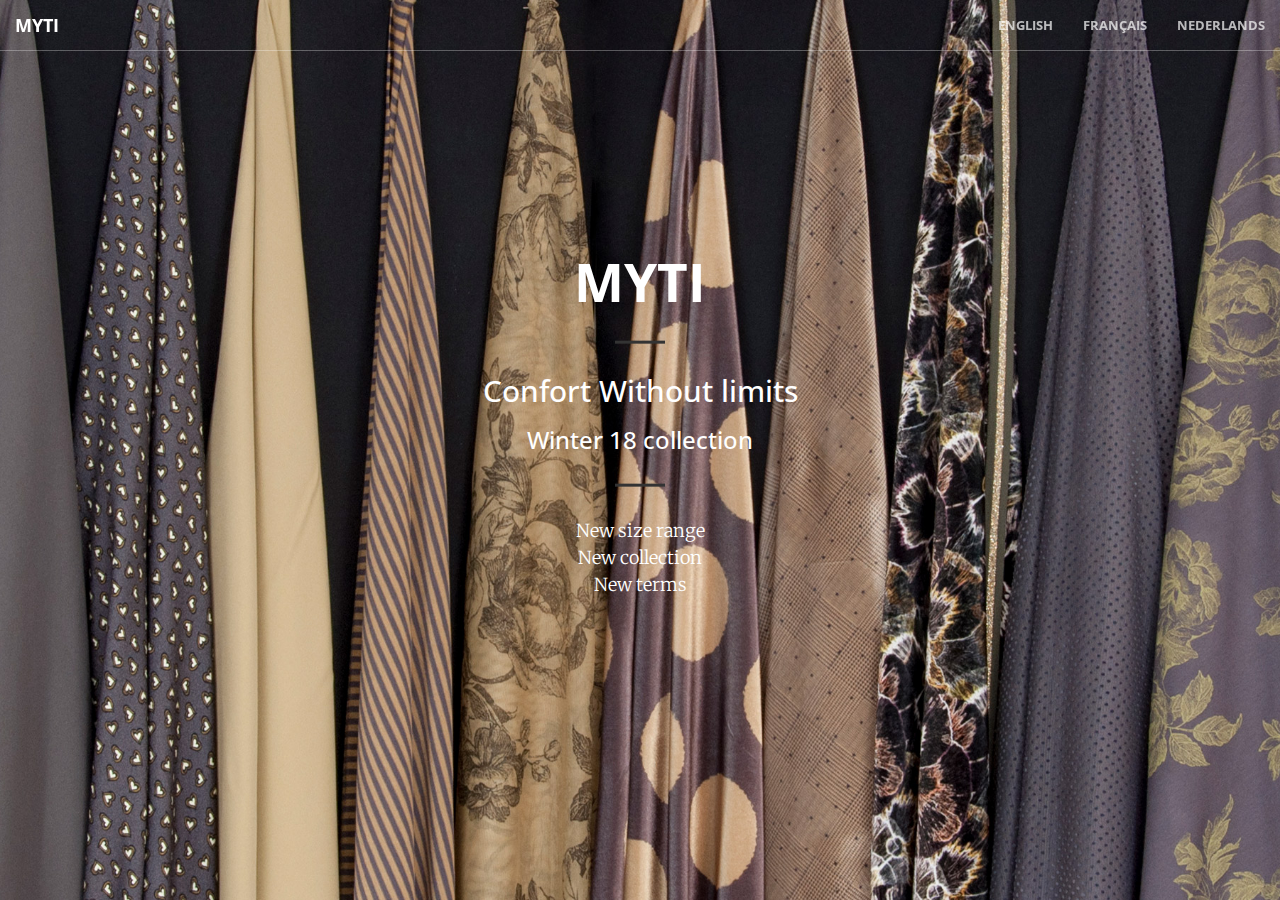
==== index.html @ 6f7c9936 "first upload" ====
<!DOCTYPE html>
<html lang="en">

<head>

    <meta charset="utf-8">
    <!-- <meta http-equiv="refresh" content="0; url=http://www.myrine.com/" /> -->
    <!--<meta http-equiv="X-UA-Compatible" content="IE=edge">-->
    <meta name="viewport" content="width=device-width, initial-scale=1">
    <meta name="description" content="">
    <meta name="author" content="">
    <link rel="shortcut icon" href="../img/favicon.ico">


    <title>Myrine Antwerp</title>

    <!-- Bootstrap Core CSS -->
    <link rel="stylesheet" href="css/bootstrap.min.css" type="text/css">

    <!-- Custom Fonts -->
    <link href='http://fonts.googleapis.com/css?family=Open+Sans:300italic,400italic,600italic,700italic,800italic,400,300,600,700,800' rel='stylesheet' type='text/css'>
    <link href='http://fonts.googleapis.com/css?family=Merriweather:400,300,300italic,400italic,700,700italic,900,900italic' rel='stylesheet' type='text/css'>
    <link rel="stylesheet" href="font-awesome/css/font-awesome.min.css" type="text/css">

    <!-- Plugin CSS -->
    <link rel="stylesheet" href="css/animate.min.css" type="text/css">

    <!-- Custom CSS -->
    <link rel="stylesheet" href="css/creative.css" type="text/css">

    <!-- HTML5 Shim and Respond.js IE8 support of HTML5 elements and media queries -->
    <!-- WARNING: Respond.js doesn't work if you view the page via file:// -->
    <!--[if lt IE 9]>
        <script src="https://oss.maxcdn.com/libs/html5shiv/3.7.0/html5shiv.js"></script>
        <script src="https://oss.maxcdn.com/libs/respond.js/1.4.2/respond.min.js"></script>
    <![endif]-->

</head>

<body id="page-top">

    <nav id="mainNav" class="navbar navbar-default navbar-fixed-top">
        <div class="container-fluid">
            <!-- Brand and toggle get grouped for better mobile display -->
            <div class="navbar-header">
                <button type="button" class="navbar-toggle collapsed" data-toggle="collapse" data-target="#bs-example-navbar-collapse-1">
                    <span class="sr-only">Toggle navigation</span>
                    <span class="icon-bar"></span>
                    <span class="icon-bar"></span>
                    <span class="icon-bar"></span>
                </button>
                <a class="navbar-brand page-scroll" href="#page-top">MYTI</a>
            </div>

            <!-- Collect the nav links, forms, and other content for toggling -->
            <div class="collapse navbar-collapse" id="bs-example-navbar-collapse-1">
                <ul class="nav navbar-nav navbar-right">
                    <li>
                        <a class="page-scroll" href="index.html">English</a>
                    </li>
                    <li>
                        <a class="page-scroll" href="Myrine_FR.html">Français</a>
                    </li>
                    <li>
                        <a class="page-scroll" href="Myrine_NL.html">Nederlands</a>
                    </li>
                </ul>
            </div>
            <!-- /.navbar-collapse -->
        </div>
        <!-- /.container-fluid -->
    </nav>

    <header>
        <div class="header-content">
            <div class="header-content-inner">
                <h1>Myti</h1>
                <hr>
                <h2>Confort Without limits</h2>
                <h3>Winter 18 collection</h3>
                <hr>
                <p>New size range <br>
                New collection <br>
                New terms</p>
                <!-- <a href="http://www.myrine.com/" class="btn btn-primary btn-xl page-scroll">www.myrine.com</a> -->
            </div>
        </div>
    </header>
<!--
    <section class="bg-primary" id="about">
        <div class="container">
            <div class="row">
                <div class="col-lg-8 col-lg-offset-2 text-center">
                    <h2 class="section-heading">We've got what you need!</h2>
                    <hr class="light">
                    <p class="text-faded">Start Bootstrap has everything you need to get your new website up and running in no time! All of the templates and themes on Start Bootstrap are open source, free to download, and easy to use. No strings attached!</p>
                    <a href="#" class="btn btn-default btn-xl">Get Started!</a>
                </div>
            </div>
        </div>
    </section>

    <section id="services">
        <div class="container">
            <div class="row">
                <div class="col-lg-12 text-center">
                    <h2 class="section-heading">At Your Service</h2>
                    <hr class="primary">
                </div>
            </div>
        </div>
        <div class="container">
            <div class="row">
                <div class="col-lg-3 col-md-6 text-center">
                    <div class="service-box">
                        <i class="fa fa-4x fa-diamond wow bounceIn text-primary"></i>
                        <h3>Sturdy Templates</h3>
                        <p class="text-muted">Our templates are updated regularly so they don't break.</p>
                    </div>
                </div>
                <div class="col-lg-3 col-md-6 text-center">
                    <div class="service-box">
                        <i class="fa fa-4x fa-paper-plane wow bounceIn text-primary" data-wow-delay=".1s"></i>
                        <h3>Ready to Ship</h3>
                        <p class="text-muted">You can use this theme as is, or you can make changes!</p>
                    </div>
                </div>
                <div class="col-lg-3 col-md-6 text-center">
                    <div class="service-box">
                        <i class="fa fa-4x fa-newspaper-o wow bounceIn text-primary" data-wow-delay=".2s"></i>
                        <h3>Up to Date</h3>
                        <p class="text-muted">We update dependencies to keep things fresh.</p>
                    </div>
                </div>
                <div class="col-lg-3 col-md-6 text-center">
                    <div class="service-box">
                        <i class="fa fa-4x fa-heart wow bounceIn text-primary" data-wow-delay=".3s"></i>
                        <h3>Made with Love</h3>
                        <p class="text-muted">You have to make your websites with love these days!</p>
                    </div>
                </div>
            </div>
        </div>
    </section>

    <section class="no-padding" id="portfolio">
        <div class="container-fluid">
            <div class="row no-gutter">
                <div class="col-lg-4 col-sm-6">
                    <a href="#" class="portfolio-box">
                        <img src="img/portfolio/1.jpg" class="img-responsive" alt="">
                        <div class="portfolio-box-caption">
                            <div class="portfolio-box-caption-content">
                                <div class="project-category text-faded">
                                    Category
                                </div>
                                <div class="project-name">
                                    Project Name
                                </div>
                            </div>
                        </div>
                    </a>
                </div>
                <div class="col-lg-4 col-sm-6">
                    <a href="#" class="portfolio-box">
                        <img src="img/portfolio/2.jpg" class="img-responsive" alt="">
                        <div class="portfolio-box-caption">
                            <div class="portfolio-box-caption-content">
                                <div class="project-category text-faded">
                                    Category
                                </div>
                                <div class="project-name">
                                    Project Name
                                </div>
                            </div>
                        </div>
                    </a>
                </div>
                <div class="col-lg-4 col-sm-6">
                    <a href="#" class="portfolio-box">
                        <img src="img/portfolio/3.jpg" class="img-responsive" alt="">
                        <div class="portfolio-box-caption">
                            <div class="portfolio-box-caption-content">
                                <div class="project-category text-faded">
                                    Category
                                </div>
                                <div class="project-name">
                                    Project Name
                                </div>
                            </div>
                        </div>
                    </a>
                </div>
                <div class="col-lg-4 col-sm-6">
                    <a href="#" class="portfolio-box">
                        <img src="img/portfolio/4.jpg" class="img-responsive" alt="">
                        <div class="portfolio-box-caption">
                            <div class="portfolio-box-caption-content">
                                <div class="project-category text-faded">
                                    Category
                                </div>
                                <div class="project-name">
                                    Project Name
                                </div>
                            </div>
                        </div>
                    </a>
                </div>
                <div class="col-lg-4 col-sm-6">
                    <a href="#" class="portfolio-box">
                        <img src="img/portfolio/5.jpg" class="img-responsive" alt="">
                        <div class="portfolio-box-caption">
                            <div class="portfolio-box-caption-content">
                                <div class="project-category text-faded">
                                    Category
                                </div>
                                <div class="project-name">
                                    Project Name
                                </div>
                            </div>
                        </div>
                    </a>
                </div>
                <div class="col-lg-4 col-sm-6">
                    <a href="#" class="portfolio-box">
                        <img src="img/portfolio/6.jpg" class="img-responsive" alt="">
                        <div class="portfolio-box-caption">
                            <div class="portfolio-box-caption-content">
                                <div class="project-category text-faded">
                                    Category
                                </div>
                                <div class="project-name">
                                    Project Name
                                </div>
                            </div>
                        </div>
                    </a>
                </div>
            </div>
        </div>
    </section>

    <aside class="bg-dark">
        <div class="container text-center">
            <div class="call-to-action">
                <h2>Free Download at Start Bootstrap!</h2>
                <a href="#" class="btn btn-default btn-xl wow tada">Download Now!</a>
            </div>
        </div>
    </aside>

    <section id="contact">
        <div class="container">
            <div class="row">
                <div class="col-lg-8 col-lg-offset-2 text-center">
                    <h2 class="section-heading">Let's Get In Touch!</h2>
                    <hr class="primary">
                    <p>Ready to start your next project with us? That's great! Give us a call or send us an email and we will get back to you as soon as possible!</p>
                </div>
                <div class="col-lg-4 col-lg-offset-2 text-center">
                    <i class="fa fa-phone fa-3x wow bounceIn"></i>
                    <p>123-456-6789</p>
                </div>
                <div class="col-lg-4 text-center">
                    <i class="fa fa-envelope-o fa-3x wow bounceIn" data-wow-delay=".1s"></i>
                    <p><a href="mailto:your-email@your-domain.com">feedback@startbootstrap.com</a></p>
                </div>
            </div>
        </div>
    </section>
-->
    <!-- jQuery -->
    <script src="js/jquery.js"></script>

    <!-- Bootstrap Core JavaScript -->
    <script src="js/bootstrap.min.js"></script>

    <!-- Plugin JavaScript -->
    <script src="js/jquery.easing.min.js"></script>
    <script src="js/jquery.fittext.js"></script>
    <script src="js/wow.min.js"></script>

    <!-- Custom Theme JavaScript -->
    <script src="js/creative.js"></script>

</body>

</html>
---- css/creative.css ----
/*!
 * Start Bootstrap - Creative Bootstrap Theme (http://startbootstrap.com)
 * Code licensed under the Apache License v2.0.
 * For details, see http://www.apache.org/licenses/LICENSE-2.0.
 */

html,
body {
    width: 100%;
    height: 100%;
}

body {
    font-family: Merriweather,'Helvetica Neue',Arial,sans-serif;
}

hr {
    max-width: 50px;
    border-color: #333;
    border-width: 3px;
}

hr.light {
    border-color: #fff;
}

a {
    color: #f05f40;
    -webkit-transition: all .35s;
    -moz-transition: all .35s;
    transition: all .35s;
}

a:hover,
a:focus {
    color: #eb3812;
}

h1,
h2,
h3,
h4,
h5,
h6 {
    font-family: 'Open Sans','Helvetica Neue',Arial,sans-serif;
}

p {
    margin-bottom: 20px;
    font-size: 16px;
    line-height: 1.5;
}

.bg-primary {
    background-color: #f05f40;
}

.bg-dark {
    color: #fff;
    background-color: #222;
}

.text-faded {
    color: rgba(255,255,255,.7);
}

section {
    padding: 100px 0;
}

aside {
    padding: 50px 0;
}

.no-padding {
    padding: 0;
}

.navbar-default {
    border-color: rgba(34,34,34,.05);
    font-family: 'Open Sans','Helvetica Neue',Arial,sans-serif;
    background-color: #fff;
    -webkit-transition: all .35s;
    -moz-transition: all .35s;
    transition: all .35s;
}

.navbar-default .navbar-header .navbar-brand {
    text-transform: uppercase;
    font-family: 'Open Sans','Helvetica Neue',Arial,sans-serif;
    font-weight: 700;
    color: #333;
}

.navbar-default .navbar-header .navbar-brand:hover,
.navbar-default .navbar-header .navbar-brand:focus {
    color: #eb3812;
}

.navbar-default .nav > li>a,
.navbar-default .nav>li>a:focus {
    text-transform: uppercase;
    font-size: 13px;
    font-weight: 700;
    color: #222;
}

.navbar-default .nav > li>a:hover,
.navbar-default .nav>li>a:focus:hover {
    color: #f05f40;
}

.navbar-default .nav > li.active>a,
.navbar-default .nav>li.active>a:focus {
    color: #f05f40!important;
    background-color: transparent;
}

.navbar-default .nav > li.active>a:hover,
.navbar-default .nav>li.active>a:focus:hover {
    background-color: transparent;
}

@media(min-width:768px) {
    .navbar-default {
        border-color: rgba(255,255,255,.3);
        background-color: transparent;
    }

    .navbar-default .navbar-header .navbar-brand {
        color: rgba(255,255,255,.7);
    }

    .navbar-default .navbar-header .navbar-brand:hover,
    .navbar-default .navbar-header .navbar-brand:focus {
        color: #fff;
    }

    .navbar-default .nav > li>a,
    .navbar-default .nav>li>a:focus {
        color: rgba(255,255,255,.7);
    }

    .navbar-default .nav > li>a:hover,
    .navbar-default .nav>li>a:focus:hover {
        color: #fff;
    }

    .navbar-default.affix {
        border-color: rgba(34,34,34,.05);
        background-color: #fff;
    }

    .navbar-default.affix .navbar-header .navbar-brand {
        font-size: 14px;
        color: #f05f40;
    }

    .navbar-default.affix .navbar-header .navbar-brand:hover,
    .navbar-default.affix .navbar-header .navbar-brand:focus {
        color: #eb3812;
    }

    .navbar-default.affix .nav > li>a,
    .navbar-default.affix .nav>li>a:focus {
        color: #222;
    }

    .navbar-default.affix .nav > li>a:hover,
    .navbar-default.affix .nav>li>a:focus:hover {
        color: #f05f40;
    }
}

header {
    position: relative;
    width: 100%;
    min-height: auto;
    text-align: center;
    color: #fff;
    background-image: url(../img/header_02.jpg);
    background-position: center;
    -webkit-background-size: cover;
    -moz-background-size: cover;
    background-size: cover;
    -o-background-size: cover;
}

header .header-content {
    position: relative;
    width: 100%;
    padding: 100px 15px;
    text-align: center;
}

header .header-content .header-content-inner h1 {
    margin-top: 0;
    margin-bottom: 0;
    text-transform: uppercase;
    font-weight: 700;
}

header .header-content .header-content-inner hr {
    margin: 30px auto;
}

header .header-content .header-content-inner p {
    margin-bottom: 50px;
    font-size: 16px;
    font-weight: 300;
    color: #fff;
}

@media(min-width:768px) {
    header {
        min-height: 100%;
    }

    header .header-content {
        position: absolute;
        top: 50%;
        padding: 0 50px;
        -webkit-transform: translateY(-50%);
        -ms-transform: translateY(-50%);
        transform: translateY(-50%);
    }

    header .header-content .header-content-inner {
        margin-right: auto;
        margin-left: auto;
        max-width: 1000px;
    }

    header .header-content .header-content-inner p {
        margin-right: auto;
        margin-left: auto;
        max-width: 80%;
        font-size: 18px;
    }
}

.section-heading {
    margin-top: 0;
}

.service-box {
    margin: 50px auto 0;
    max-width: 400px;
}

@media(min-width:992px) {
    .service-box {
        margin: 20px auto 0;
    }
}

.service-box p {
    margin-bottom: 0;
}

.portfolio-box {
    display: block;
    position: relative;
    margin: 0 auto;
    max-width: 650px;
}

.portfolio-box .portfolio-box-caption {
    display: block;
    position: absolute;
    bottom: 0;
    width: 100%;
    height: 100%;
    text-align: center;
    color: #fff;
    opacity: 0;
    background: rgba(240,95,64,.9);
    -webkit-transition: all .35s;
    -moz-transition: all .35s;
    transition: all .35s;
}

.portfolio-box .portfolio-box-caption .portfolio-box-caption-content {
    position: absolute;
    top: 50%;
    width: 100%;
    text-align: center;
    transform: translateY(-50%);
}

.portfolio-box .portfolio-box-caption .portfolio-box-caption-content .project-category,
.portfolio-box .portfolio-box-caption .portfolio-box-caption-content .project-name {
    padding: 0 15px;
    font-family: 'Open Sans','Helvetica Neue',Arial,sans-serif;
}

.portfolio-box .portfolio-box-caption .portfolio-box-caption-content .project-category {
    text-transform: uppercase;
    font-size: 14px;
    font-weight: 600;
}

.portfolio-box .portfolio-box-caption .portfolio-box-caption-content .project-name {
    font-size: 18px;
}

.portfolio-box:hover .portfolio-box-caption {
    opacity: 1;
}

@media(min-width:768px) {
    .portfolio-box .portfolio-box-caption .portfolio-box-caption-content .project-category {
        font-size: 16px;
    }

    .portfolio-box .portfolio-box-caption .portfolio-box-caption-content .project-name {
        font-size: 22px;
    }
}

.call-to-action h2 {
    margin: 0 auto 20px;
}

.text-primary {
    color: #f05f40;
}

.no-gutter > [class*=col-] {
    padding-right: 0;
    padding-left: 0;
}

.btn-default {
    border-color: #fff;
    color: #222;
    background-color: #fff;
    -webkit-transition: all .35s;
    -moz-transition: all .35s;
    transition: all .35s;
}

.btn-default:hover,
.btn-default:focus,
.btn-default.focus,
.btn-default:active,
.btn-default.active,
.open > .dropdown-toggle.btn-default {
    border-color: #ededed;
    color: #222;
    background-color: #f2f2f2;
}

.btn-default:active,
.btn-default.active,
.open > .dropdown-toggle.btn-default {
    background-image: none;
}

.btn-default.disabled,
.btn-default[disabled],
fieldset[disabled] .btn-default,
.btn-default.disabled:hover,
.btn-default[disabled]:hover,
fieldset[disabled] .btn-default:hover,
.btn-default.disabled:focus,
.btn-default[disabled]:focus,
fieldset[disabled] .btn-default:focus,
.btn-default.disabled.focus,
.btn-default[disabled].focus,
fieldset[disabled] .btn-default.focus,
.btn-default.disabled:active,
.btn-default[disabled]:active,
fieldset[disabled] .btn-default:active,
.btn-default.disabled.active,
.btn-default[disabled].active,
fieldset[disabled] .btn-default.active {
    border-color: #fff;
    background-color: #fff;
}

.btn-default .badge {
    color: #fff;
    background-color: #222;
}

.btn-primary {
    border-color: #333;
    color: #fff;
    background-color: #333;
    -webkit-transition: all .35s;
    -moz-transition: all .35s;
    transition: all .35s;
}

.btn-primary:hover,
.btn-primary:focus,
.btn-primary.focus,
.btn-primary:active,
.btn-primary.active,
.open > .dropdown-toggle.btn-primary {
    border-color: #333;
    color: #f3f3f3;
    background-color: #333;
}

.btn-primary:active,
.btn-primary.active,
.open > .dropdown-toggle.btn-primary {
    background-image: none;
}

.btn-primary.disabled,
.btn-primary[disabled],
fieldset[disabled] .btn-primary,
.btn-primary.disabled:hover,
.btn-primary[disabled]:hover,
fieldset[disabled] .btn-primary:hover,
.btn-primary.disabled:focus,
.btn-primary[disabled]:focus,
fieldset[disabled] .btn-primary:focus,
.btn-primary.disabled.focus,
.btn-primary[disabled].focus,
fieldset[disabled] .btn-primary.focus,
.btn-primary.disabled:active,
.btn-primary[disabled]:active,
fieldset[disabled] .btn-primary:active,
.btn-primary.disabled.active,
.btn-primary[disabled].active,
fieldset[disabled] .btn-primary.active {
    border-color: #f05f40;
    background-color: #f05f40;
}

.btn-primary .badge {
    color: #f05f40;
    background-color: #fff;
}

.btn {
    border: 0;
    border-radius: 0px;
    text-transform: uppercase;
    font-family: 'Open Sans','Helvetica Neue',Arial,sans-serif;
    font-weight: 700;
}

.btn-xl {
    padding: 15px 30px;
}

::-moz-selection {
    text-shadow: none;
    color: #fff;
    background: #222;
}

::selection {
    text-shadow: none;
    color: #fff;
    background: #222;
}

img::selection {
    color: #fff;
    background: 0 0;
}

img::-moz-selection {
    color: #fff;
    background: 0 0;
}

body {
    webkit-tap-highlight-color: #222;
}
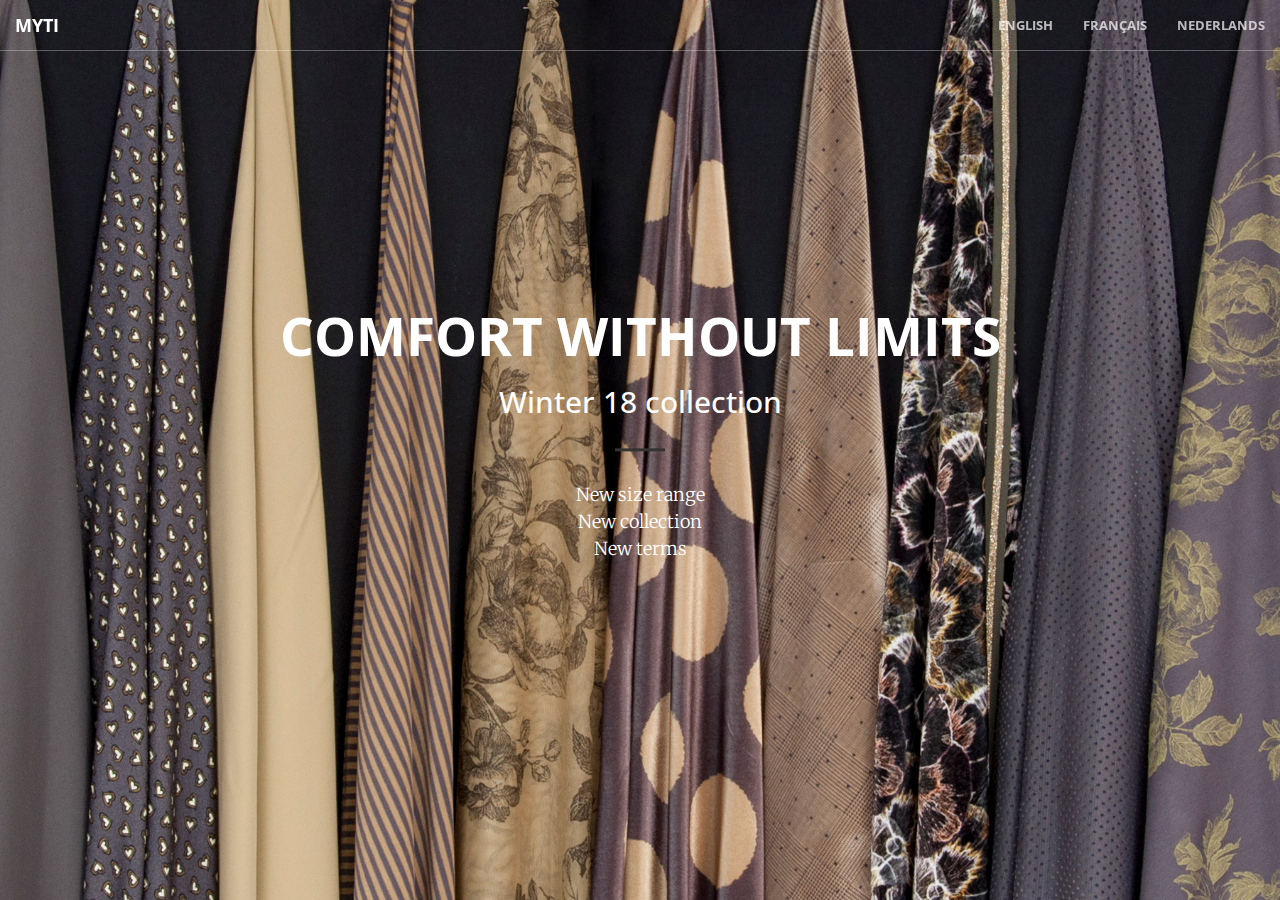
==== commit 6796ea15: "21 updates" ====
--- a/index.html
+++ b/index.html
@@ -74,10 +74,10 @@
     <header>
         <div class="header-content">
             <div class="header-content-inner">
-                <h1>Myti</h1>
-                <hr>
-                <h2>Confort Without limits</h2>
-                <h3>Winter 18 collection</h3>
+                <img src="./img/MytiLogo_White.png" alt="">
+                <!-- <h1>Myti</h1> -->
+                <h1>Comfort Without limits</h1>
+                <h2>Winter 18 collection</h2>
                 <hr>
                 <p>New size range <br>
                 New collection <br>
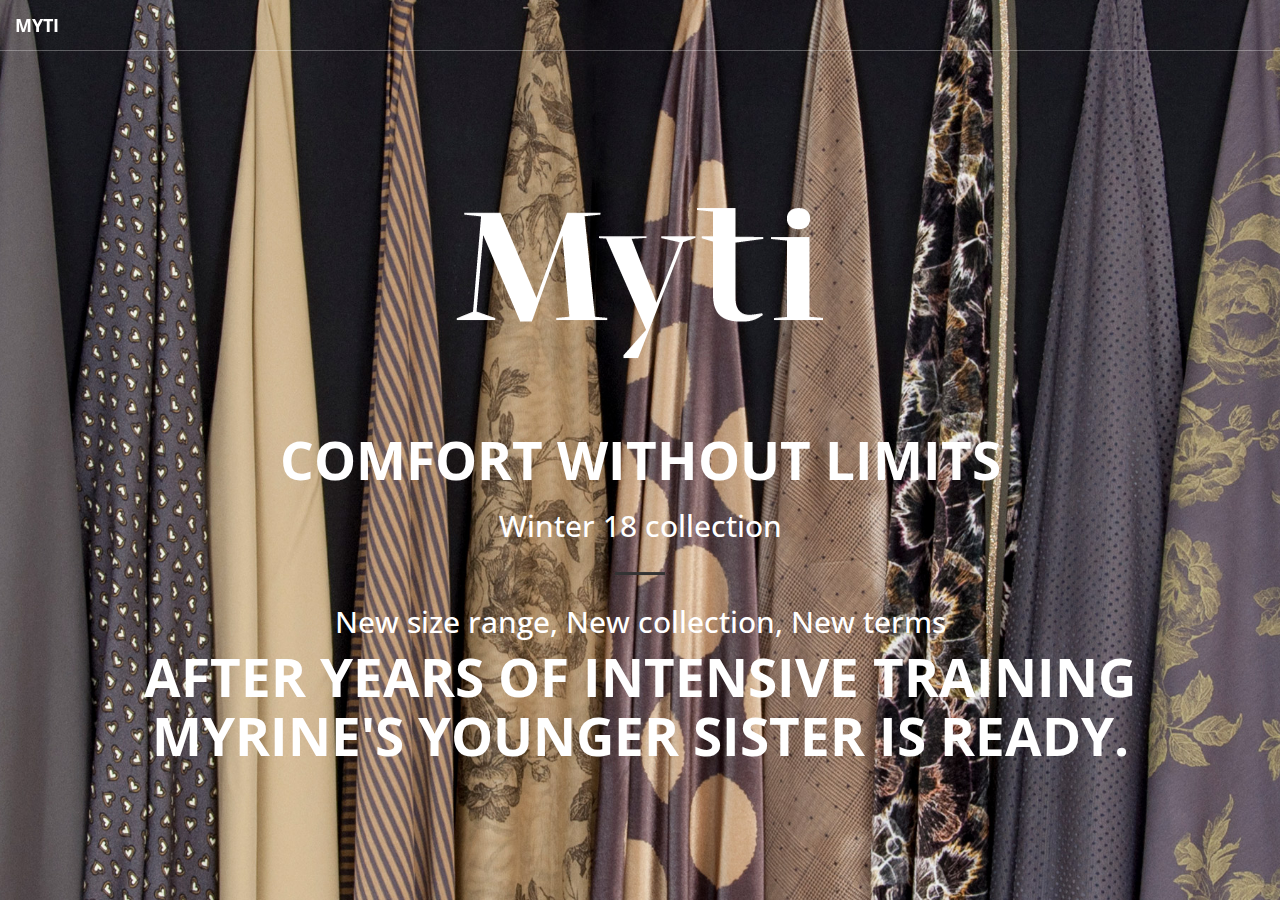
==== commit 55eb8b8c: "language nav removed" ====
--- a/index.html
+++ b/index.html
@@ -53,7 +53,7 @@
             </div>
 
             <!-- Collect the nav links, forms, and other content for toggling -->
-            <div class="collapse navbar-collapse" id="bs-example-navbar-collapse-1">
+            <!-- <div class="collapse navbar-collapse" id="bs-example-navbar-collapse-1">
                 <ul class="nav navbar-nav navbar-right">
                     <li>
                         <a class="page-scroll" href="index.html">English</a>
@@ -65,7 +65,7 @@
                         <a class="page-scroll" href="Myrine_NL.html">Nederlands</a>
                     </li>
                 </ul>
-            </div>
+            </div> -->
             <!-- /.navbar-collapse -->
         </div>
         <!-- /.container-fluid -->
@@ -79,9 +79,8 @@
                 <h1>Comfort Without limits</h1>
                 <h2>Winter 18 collection</h2>
                 <hr>
-                <p>New size range <br>
-                New collection <br>
-                New terms</p>
+                <h2>New size range, New collection, New terms</h2>
+                <h1>After years of intensive training Myrine's younger sister is ready.</h1>
                 <!-- <a href="http://www.myrine.com/" class="btn btn-primary btn-xl page-scroll">www.myrine.com</a> -->
             </div>
         </div>
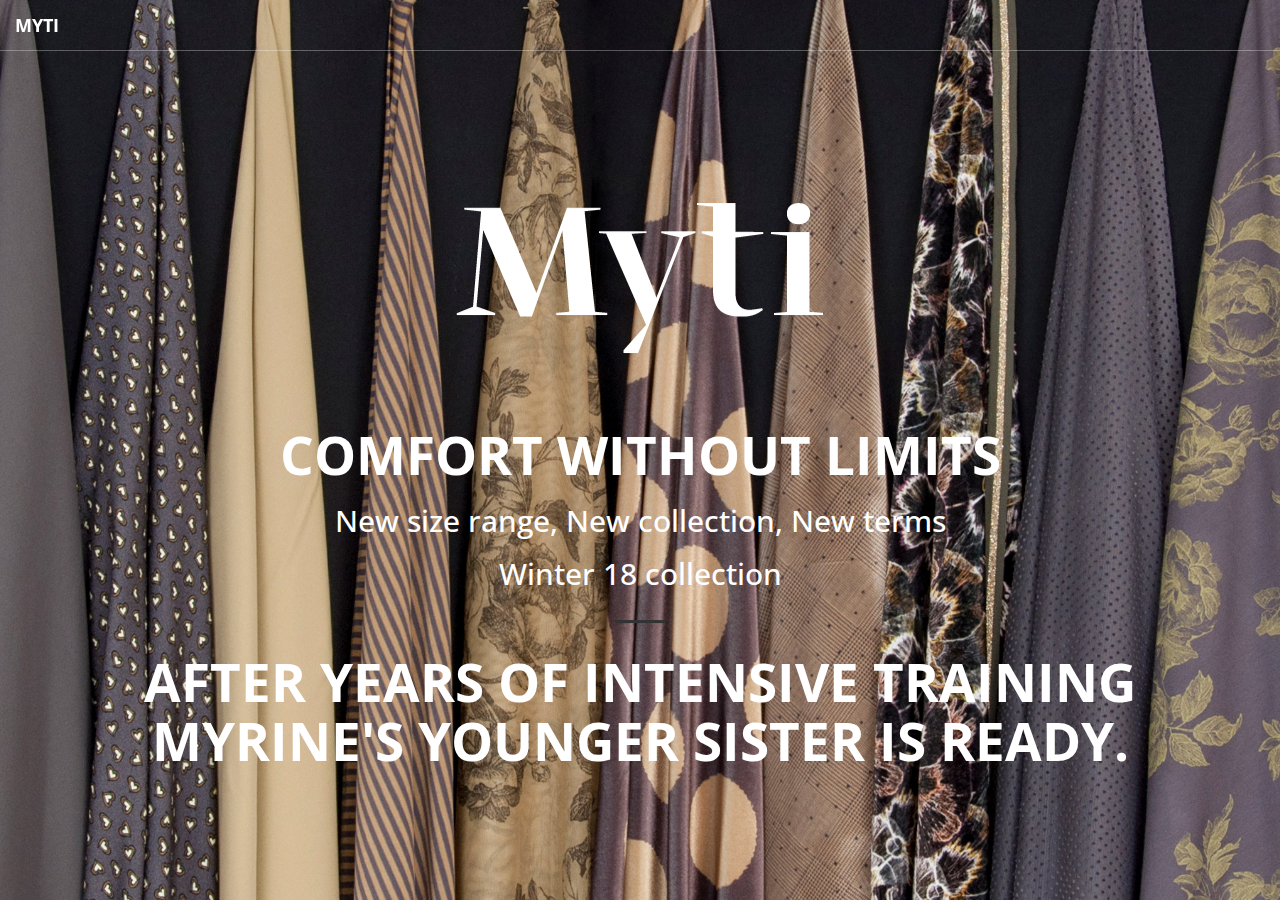
==== commit f74a0e8d: "reodered texte" ====
--- a/index.html
+++ b/index.html
@@ -77,9 +77,9 @@
                 <img src="./img/MytiLogo_White.png" alt="">
                 <!-- <h1>Myti</h1> -->
                 <h1>Comfort Without limits</h1>
+                <h2>New size range, New collection, New terms</h2>
                 <h2>Winter 18 collection</h2>
                 <hr>
-                <h2>New size range, New collection, New terms</h2>
                 <h1>After years of intensive training Myrine's younger sister is ready.</h1>
                 <!-- <a href="http://www.myrine.com/" class="btn btn-primary btn-xl page-scroll">www.myrine.com</a> -->
             </div>
